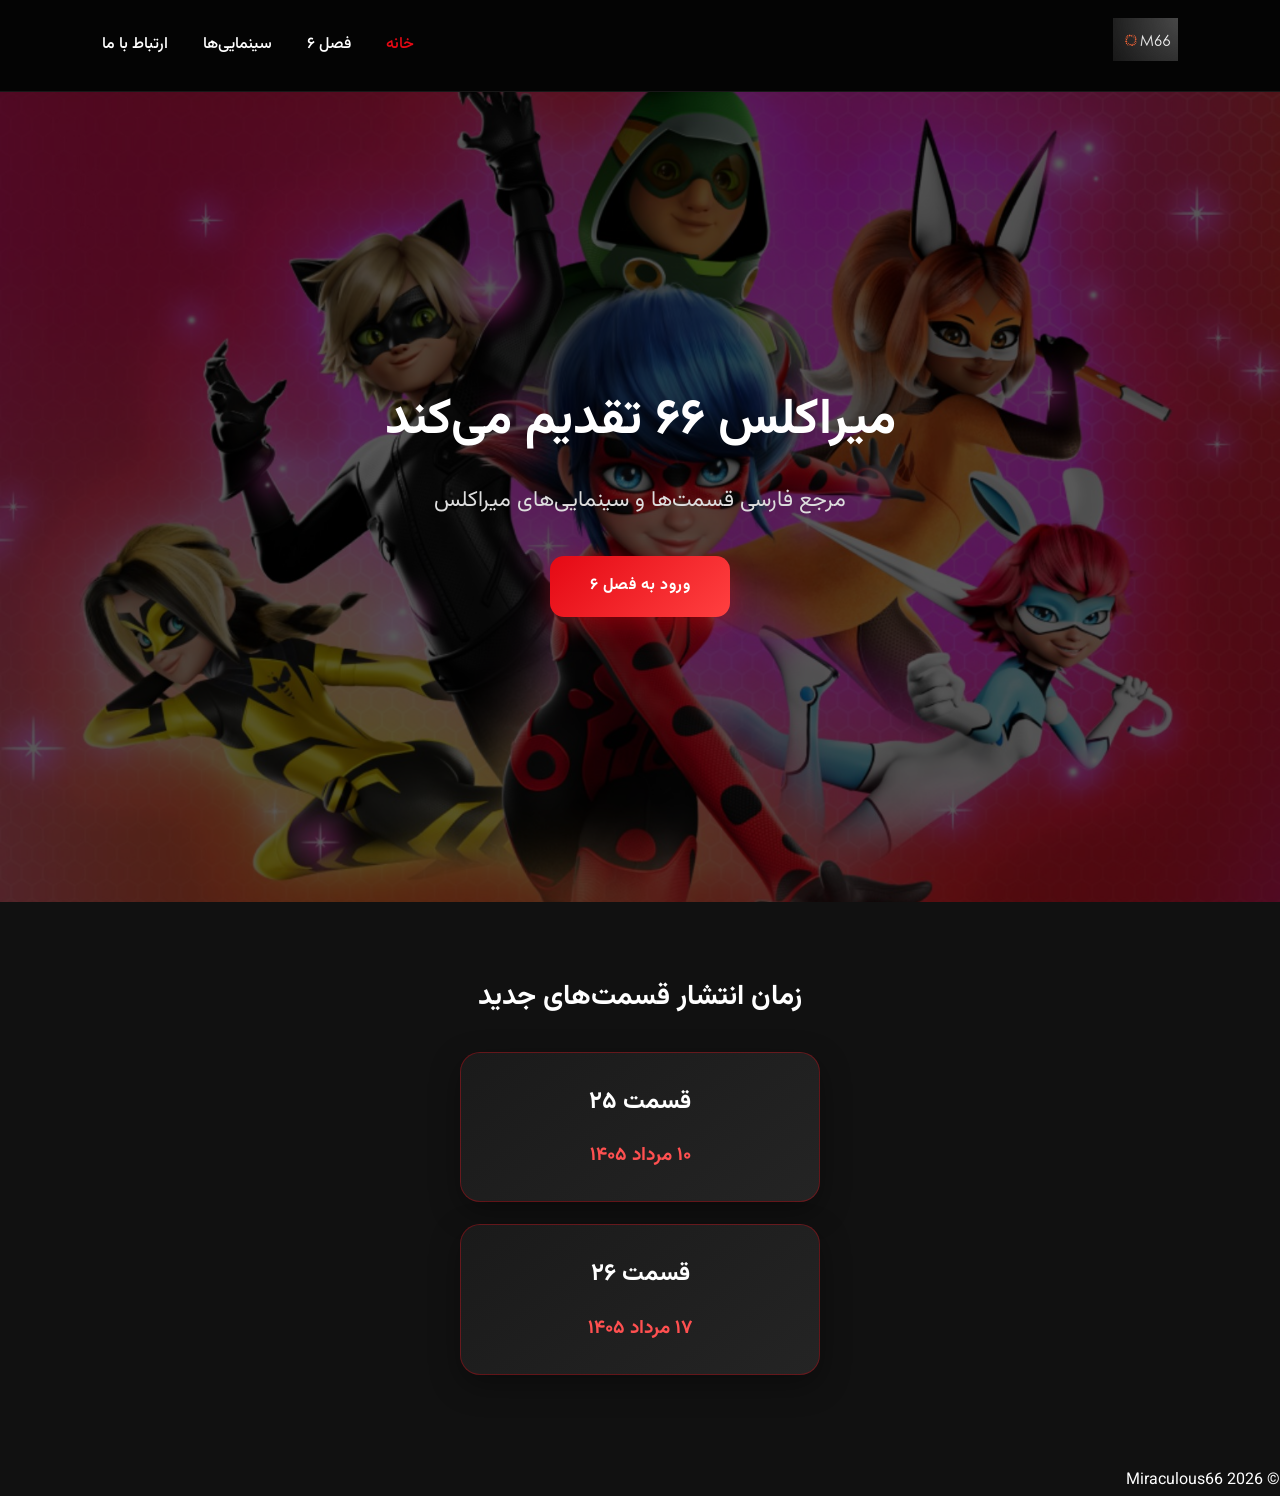
==== index.html @ 5e42e299 "1.1" ====
<!DOCTYPE html>
<html lang="fa" dir="rtl">

<head>

<meta charset="UTF-8">
<meta name="viewport" content="width=device-width, initial-scale=1.0">

<title>Miraculous66 | میراکلس ۶۶</title>

<link rel="stylesheet" href="css/style.css">

<link rel="preconnect" href="https://fonts.googleapis.com">
<link rel="preconnect" href="https://fonts.gstatic.com" crossorigin>

<link href="https://fonts.googleapis.com/css2?family=Vazirmatn:wght@300;400;500;700;800&display=swap" rel="stylesheet">

</head>

<body>

<nav class="navbar">

<div class="logo">
<img src="images/logo.png" alt="Miraculous66 Logo">
</div>

<ul>

<li><a class="active" href="index.html">خانه</a></li>

<li><a href="season6.html">فصل ۶</a></li>

<li><a href="movies.html">سینمایی‌ها</a></li>

<li><a href="contact.html">ارتباط با ما</a></li>

</ul>

</nav>

</section>

<header class="hero">

<img class="banner" src="images/banner.jpg" alt="Banner">

<div class="overlay">

<h1>میراکلس ۶۶ تقدیم می‌کند</h1>

<p>

مرجع فارسی قسمت‌ها و سینمایی‌های میراکلس

</p>

<a href="season6.html" class="button">

ورود به فصل ۶

</a>

</div>

</header>

<section class="release">

<h2>زمان انتشار قسمت‌های جدید</h2>

<div class="card">

<h3>قسمت ۲۵</h3>

<p>۱۰ مرداد ۱۴۰۵</p>

</div>

<div class="card">

<h3>قسمت ۲۶</h3>

<p>۱۷ مرداد ۱۴۰۵</p>

</div>

</section>

<footer>

<p>

© 2026 Miraculous66

</p>

</footer>

<script src="js/app.js"></script>

</body>

</html>
---- css/style.css ----
/* ==========================
   Miraculous66 v1.0
========================== */

*{
    margin:0;
    padding:0;
    box-sizing:border-box;
}

html{
    scroll-behavior:smooth;
}

body{
    font-family:'Vazirmatn',sans-serif;
    background:#111;
    color:#fff;
    line-height:1.8;
}

/* ===== Navbar ===== */

.navbar{
    position:sticky;
    top:0;
    z-index:1000;

    display:flex;
    justify-content:space-between;
    align-items:center;

    padding:18px 8%;

    background:rgba(0,0,0,.75);
    backdrop-filter:blur(14px);

    border-bottom:1px solid rgba(255,255,255,.08);

    transition:.3s;
}

.logo img{
    width:65px;
    transition:.35s;
}

.logo img:hover{
    transform:rotate(-8deg) scale(1.08);
}

.navbar ul{

    display:flex;

    list-style:none;

    gap:35px;

}

.navbar ul li a{
    text-decoration:none;
    color:#fff;
    font-weight:500;

    border-bottom:2px solid transparent;
    padding-bottom:4px;

    transition:.3s;
}

.navbar ul li a:hover{
    color:#e50914;
    border-bottom:2px solid #e50914;
}

.active{

    color:#e50914 !important;

}

/* ===== Notice ===== */

.notice{

    background:#b00000;

    text-align:center;

    padding:18px;

    line-height:2;

    font-size:15px;

}

/* ===== Hero ===== */

.hero{

    position:relative;

    height:90vh;

    overflow:hidden;

}

.banner{

    width:100%;

    height:100%;

    object-fit:cover;

}

.overlay{

    position:absolute;

    inset:0;

    background:rgba(0,0,0,.65);

    display:flex;

    flex-direction:column;

    justify-content:center;

    align-items:center;

    text-align:center;

    padding:20px;

}

.main-logo{

    width:170px;

    margin-bottom:25px;

}

.hero h1{

    font-size:50px;

    margin-bottom:15px;

}

.hero p{

    font-size:22px;

    color:#ddd;

    margin-bottom:35px;

}

.button{
    display:inline-block;
    background:linear-gradient(135deg,#e50914,#ff4040);
    color:#fff;
    text-decoration:none;
    padding:16px 40px;
    border-radius:14px;
    font-weight:700;
    letter-spacing:.5px;
    transition:
    transform .35s ease,
    box-shadow .35s ease,
    background .35s ease;
    box-shadow:0 8px 25px rgba(229,9,20,.35);
    
    position: relative;
overflow: hidden;

}

.button:hover{
    transform:translateY(-4px) scale(1.03);
    box-shadow:0 15px 35px rgba(229,9,20,.55);
}

.button:hover{

    background:#ff2936;

}/*========== Season 6 ==========*/

.page-title{

text-align:center;

font-size:42px;

margin-top:60px;

color:#e50914;

}

.page-text{

text-align:center;

color:#bbb;

margin:20px auto 50px;

max-width:700px;

line-height:2;

}

.episodes{

display:grid;

grid-template-columns:repeat(auto-fit,minmax(220px,1fr));

gap:20px;

width:90%;

max-width:1000px;

margin:auto;

padding-bottom:80px;

}

.episode{
    background:linear-gradient(145deg,#1b1b1b,#252525);
    padding:22px;
    border-radius:18px;
    text-align:center;
    text-decoration:none;
    color:white;
    font-size:20px;
    border:1px solid #333;

    transition:
    transform .35s ease,
    box-shadow .35s ease,
    background .35s ease,
    border-color .35s ease;

    box-shadow:0 10px 25px rgba(0,0,0,.35);
}

.episode:hover{

    transform:translateY(-8px) scale(1.03);

    background:linear-gradient(145deg,#e50914,#ff4040);

    border-color:#ff6b6b;

    box-shadow:0 18px 40px rgba(229,9,20,.45);

}

.locked{

background:#2b2b2b;

color:#777;

cursor:not-allowed;

border:1px solid #555;

}

.locked:hover{

background:#2b2b2b;

transform:none;

}

.locked span{

display:block;

margin-top:10px;

color:#ff4d4d;

font-size:15px;

font-weight:bold;

}/* ===== Movies ===== */

.episode b{

display:block;

font-size:20px;

margin-bottom:8px;

}

.episode span{

display:block;

margin-top:15px;

color:#ff4d4d;

font-weight:bold;

}

.episode{

cursor:pointer;

}/* ===== Contact ===== */

.contact-box{

max-width:550px;

margin:40px auto 80px;

background:#1b1b1b;

padding:40px;

border-radius:18px;

text-align:center;

border:1px solid #333;

transition:.3s;

}

.contact-box:hover{

transform:translateY(-8px);

border-color:#e50914;

}

.contact-logo{

width:120px;

margin-bottom:25px;

}

.contact-box h3{

font-size:30px;

margin-bottom:15px;

color:#fff;

}

.contact-box p{

color:#bbb;

margin-bottom:30px;

line-height:2;

}/* ===== Back Home Button ===== */

.back-home{

text-align:center;

margin:40px 0 80px;

}.release{
    text-align:center;
    margin:50px auto;
    padding:20px;
}

.release h2{
    font-size:28px;
    margin-bottom:30px;
}

.release .card{
    background:linear-gradient(145deg,#1a1a1a,#242424);
    border:1px solid rgba(229,9,20,.35);
    border-radius:20px;
    padding:28px;
    margin:22px auto;
    max-width:360px;
    transition:
    transform .35s ease,
    box-shadow .35s ease,
    border-color .35s ease;
    box-shadow:0 10px 30px rgba(0,0,0,.35);
}

.release .card:hover{
    transform:translateY(-8px);
    border-color:#ff4040;
    box-shadow:0 18px 40px rgba(229,9,20,.25);
}

.release .card h3{
    font-size:24px;
    color:#fff;
    margin-bottom:15px;
}

.release .card p{
    font-size:19px;
    color:#ff5050;
    font-weight:bold;
}/* ===== Page Animation ===== */

@keyframes fadePage{
    from{
        opacity:0;
        transform:translateY(20px);
    }

    to{
        opacity:1;
        transform:translateY(0);
    }
}

body{
    animation:fadePage .6s ease;
}
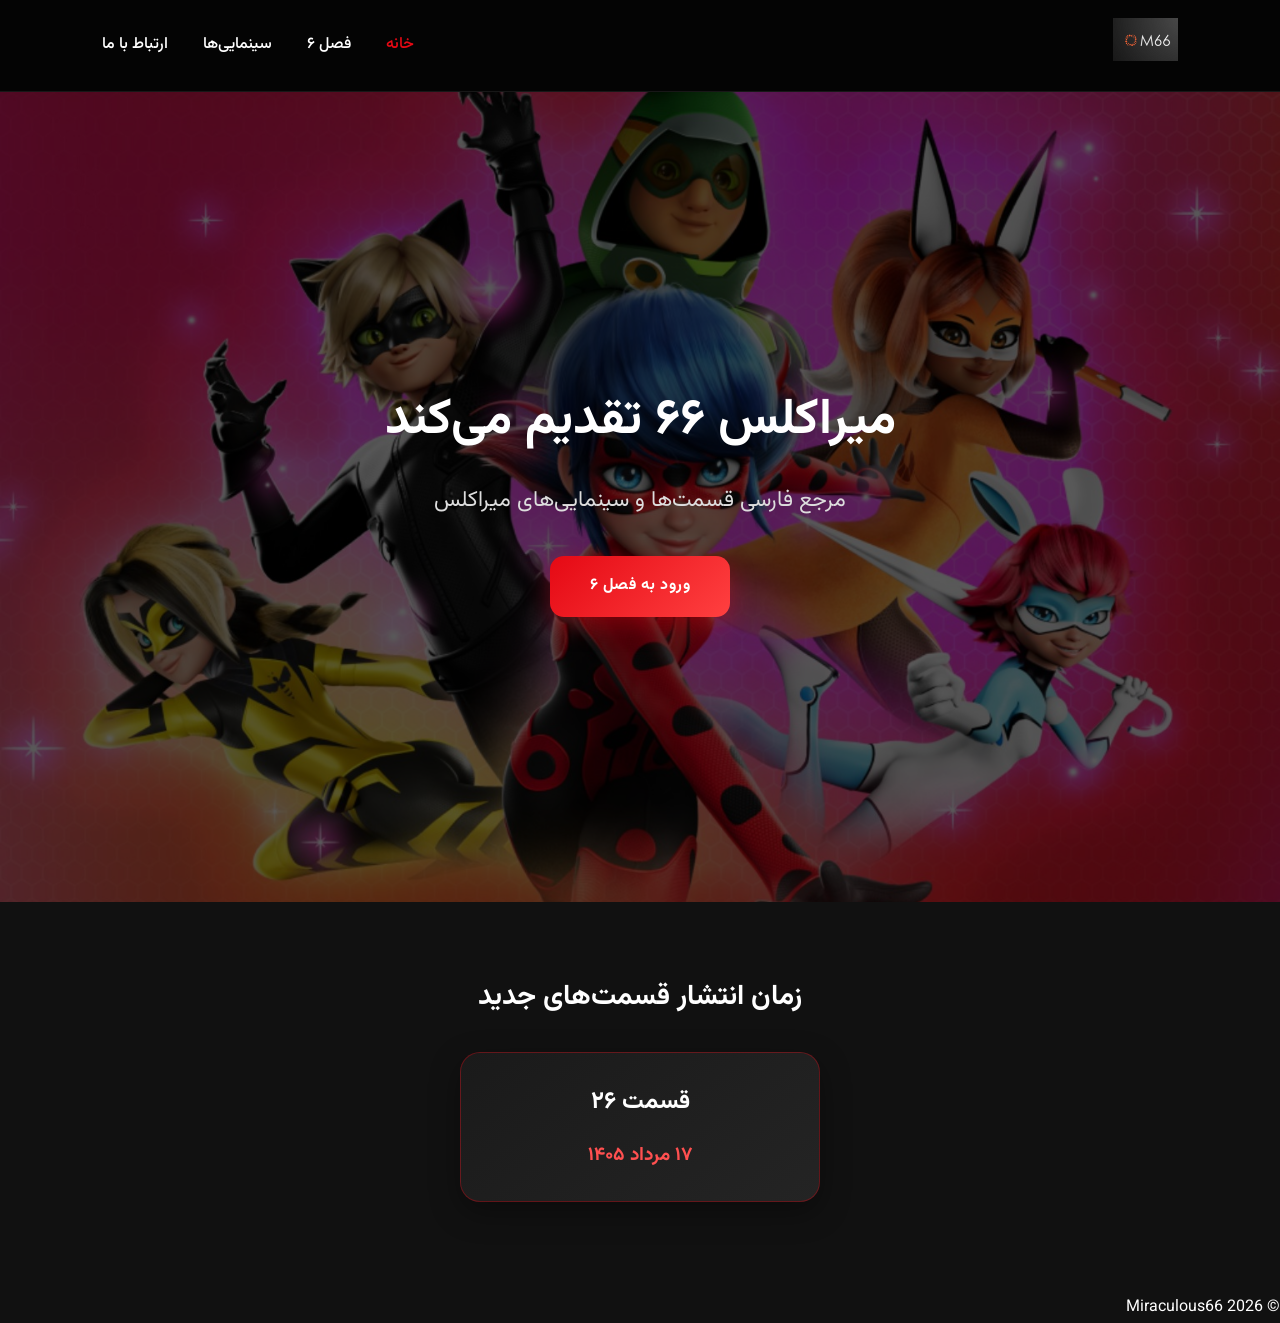
==== commit 1df30873: "1.2" ====
--- a/index.html
+++ b/index.html
@@ -71,14 +71,6 @@
 
 <div class="card">
 
-<h3>قسمت ۲۵</h3>
-
-<p>۱۰ مرداد ۱۴۰۵</p>
-
-</div>
-
-<div class="card">
-
 <h3>قسمت ۲۶</h3>
 
 <p>۱۷ مرداد ۱۴۰۵</p>
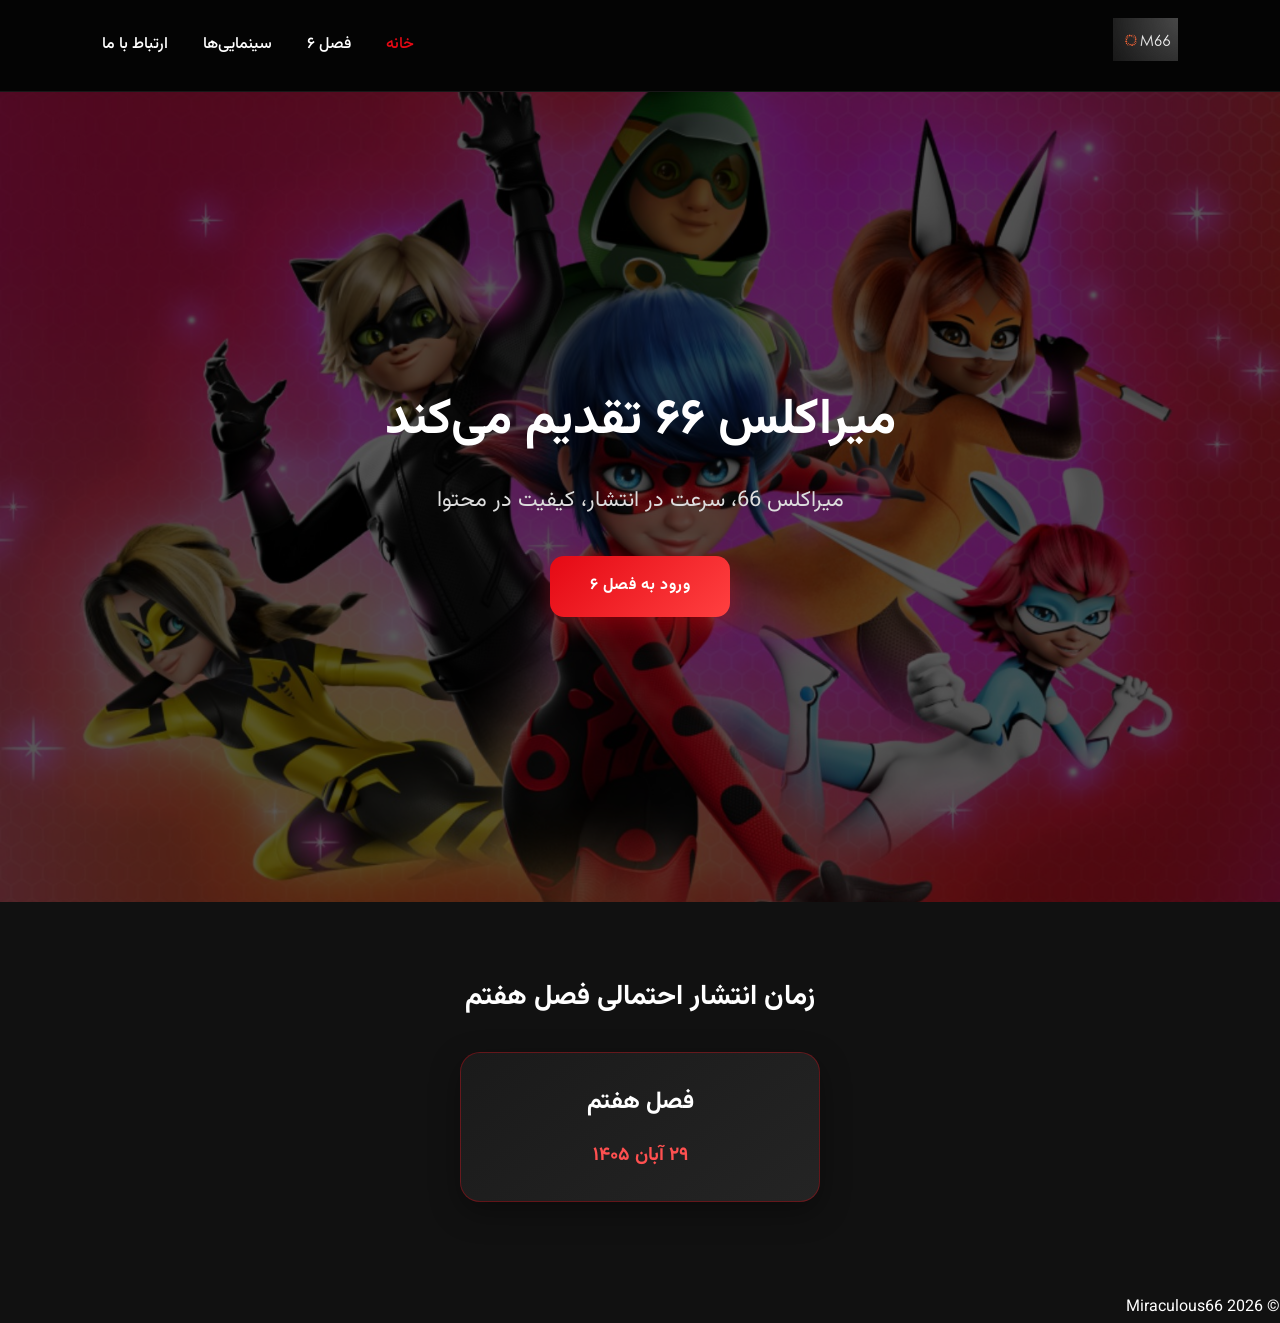
==== commit 99b13f0e: "1.3" ====
--- a/index.html
+++ b/index.html
@@ -51,7 +51,7 @@
 
 <p>
 
-مرجع فارسی قسمت‌ها و سینمایی‌های میراکلس
+میراکلس 66، سرعت در انتشار، کیفیت در محتوا
 
 </p>
 
@@ -67,15 +67,15 @@
 
 <section class="release">
 
-<h2>زمان انتشار قسمت‌های جدید</h2>
+    <h2>زمان انتشار احتمالی فصل هفتم</h2>
 
-<div class="card">
+    <div class="card">
 
-<h3>قسمت ۲۶</h3>
+        <h3>فصل هفتم</h3>
 
-<p>۱۷ مرداد ۱۴۰۵</p>
+        <p>۲۹ آبان ۱۴۰۵</p>
 
-</div>
+    </div>
 
 </section>
 
